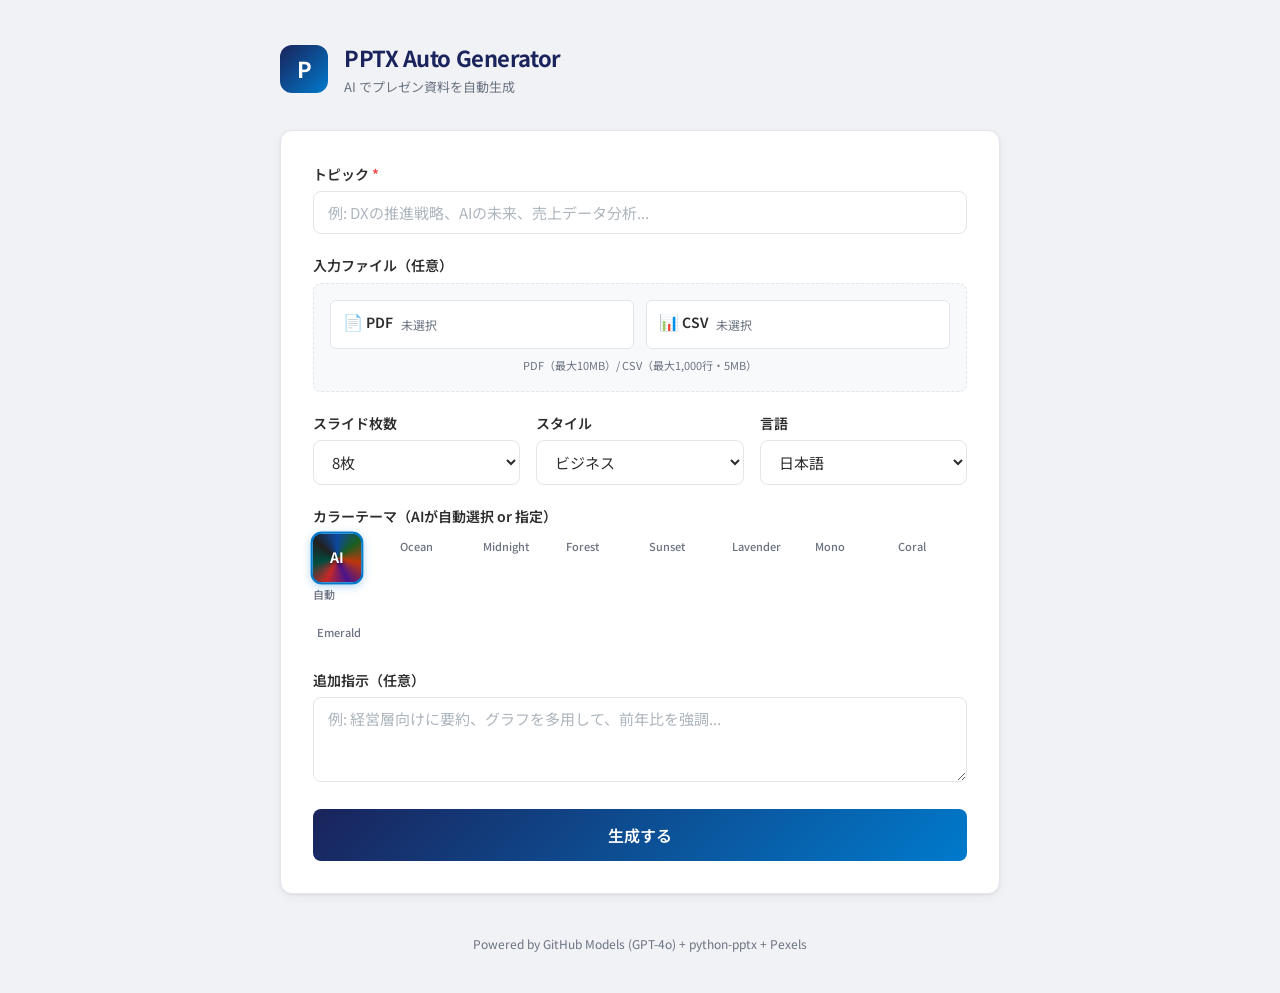
==== static/index.html @ 69b13f59 "Initial commit: AI-powered PPTX auto generator Made-with: Cursor" ====
<!DOCTYPE html>
<html lang="ja">
<head>
    <meta charset="UTF-8">
    <meta name="viewport" content="width=device-width, initial-scale=1.0">
    <title>PPTX Auto Generator</title>
    <link rel="stylesheet" href="/static/style.css">
    <link rel="preconnect" href="https://fonts.googleapis.com">
    <link href="https://fonts.googleapis.com/css2?family=Inter:wght@400;500;600;700&family=Noto+Sans+JP:wght@400;500;600;700&display=swap" rel="stylesheet">
</head>
<body>
    <div class="container">
        <header class="header">
            <div class="logo">
                <div class="logo-icon">P</div>
                <div>
                    <h1>PPTX Auto Generator</h1>
                    <p class="subtitle">AI でプレゼン資料を自動生成</p>
                </div>
            </div>
        </header>

        <main class="main">
            <form id="generateForm" class="form-card">
                <div class="form-group">
                    <label for="topic">トピック <span class="required">*</span></label>
                    <input
                        type="text"
                        id="topic"
                        name="topic"
                        placeholder="例: DXの推進戦略、AIの未来、売上データ分析..."
                        required
                        maxlength="500"
                    >
                </div>

                <div class="form-group">
                    <label>入力ファイル（任意）</label>
                    <div class="file-upload-area">
                        <div class="file-row">
                            <div class="file-input-wrap">
                                <label class="file-label" for="pdfFile">
                                    <span class="file-icon">📄</span> PDF
                                </label>
                                <input type="file" id="pdfFile" accept=".pdf" class="file-input">
                                <span id="pdfFileName" class="file-name">未選択</span>
                                <button type="button" class="file-clear" id="pdfClear" style="display:none">✕</button>
                            </div>
                            <div class="file-input-wrap">
                                <label class="file-label" for="csvFile">
                                    <span class="file-icon">📊</span> CSV
                                </label>
                                <input type="file" id="csvFile" accept=".csv" class="file-input">
                                <span id="csvFileName" class="file-name">未選択</span>
                                <button type="button" class="file-clear" id="csvClear" style="display:none">✕</button>
                            </div>
                        </div>
                        <div class="summary-option" id="summaryOptionWrap" style="display:none">
                            <label class="checkbox-wrap">
                                <input type="checkbox" id="includeSummary" checked>
                                <span class="checkbox-custom"></span>
                                <span class="checkbox-text">分析サマリーページを先頭に追加</span>
                                <span class="checkbox-hint">ファイルの内容を要約した一覧ページを自動生成します</span>
                            </label>
                        </div>
                        <p class="file-hint">PDF（最大10MB）/ CSV（最大1,000行・5MB）</p>
                    </div>
                </div>

                <div class="form-row">
                    <div class="form-group">
                        <label for="numSlides">スライド枚数</label>
                        <select id="numSlides" name="num_slides">
                            <option value="5">5枚</option>
                            <option value="8" selected>8枚</option>
                            <option value="10">10枚</option>
                            <option value="12">12枚</option>
                            <option value="15">15枚</option>
                            <option value="20">20枚</option>
                        </select>
                    </div>

                    <div class="form-group">
                        <label for="style">スタイル</label>
                        <select id="style" name="style">
                            <option value="business">ビジネス</option>
                            <option value="casual">カジュアル</option>
                            <option value="academic">アカデミック</option>
                        </select>
                    </div>

                    <div class="form-group">
                        <label for="language">言語</label>
                        <select id="language" name="language">
                            <option value="ja">日本語</option>
                            <option value="en">English</option>
                        </select>
                    </div>
                </div>

                <div class="form-group">
                    <label>カラーテーマ（AIが自動選択 or 指定）</label>
                    <div class="theme-grid">
                        <label class="theme-option">
                            <input type="radio" name="theme" value="auto" checked>
                            <span class="theme-swatch theme-auto">AI</span>
                            <span class="theme-label">自動</span>
                        </label>
                        <label class="theme-option">
                            <input type="radio" name="theme" value="ocean_blue">
                            <span class="theme-swatch" style="background:linear-gradient(135deg,#0D47A1,#29B6F6)"></span>
                            <span class="theme-label">Ocean</span>
                        </label>
                        <label class="theme-option">
                            <input type="radio" name="theme" value="midnight">
                            <span class="theme-swatch" style="background:linear-gradient(135deg,#1A1A2E,#E94D6B)"></span>
                            <span class="theme-label">Midnight</span>
                        </label>
                        <label class="theme-option">
                            <input type="radio" name="theme" value="forest">
                            <span class="theme-swatch" style="background:linear-gradient(135deg,#1B5E20,#66BB6A)"></span>
                            <span class="theme-label">Forest</span>
                        </label>
                        <label class="theme-option">
                            <input type="radio" name="theme" value="sunset">
                            <span class="theme-swatch" style="background:linear-gradient(135deg,#BF360C,#FF8F00)"></span>
                            <span class="theme-label">Sunset</span>
                        </label>
                        <label class="theme-option">
                            <input type="radio" name="theme" value="lavender">
                            <span class="theme-swatch" style="background:linear-gradient(135deg,#4A148C,#CE93D8)"></span>
                            <span class="theme-label">Lavender</span>
                        </label>
                        <label class="theme-option">
                            <input type="radio" name="theme" value="monochrome">
                            <span class="theme-swatch" style="background:linear-gradient(135deg,#212121,#757575)"></span>
                            <span class="theme-label">Mono</span>
                        </label>
                        <label class="theme-option">
                            <input type="radio" name="theme" value="coral">
                            <span class="theme-swatch" style="background:linear-gradient(135deg,#C62828,#FF7043)"></span>
                            <span class="theme-label">Coral</span>
                        </label>
                        <label class="theme-option">
                            <input type="radio" name="theme" value="emerald">
                            <span class="theme-swatch" style="background:linear-gradient(135deg,#004D40,#26A69A)"></span>
                            <span class="theme-label">Emerald</span>
                        </label>
                    </div>
                </div>

                <div class="form-group">
                    <label for="additionalInstructions">追加指示（任意）</label>
                    <textarea
                        id="additionalInstructions"
                        name="additional_instructions"
                        placeholder="例: 経営層向けに要約、グラフを多用して、前年比を強調..."
                        rows="3"
                        maxlength="2000"
                    ></textarea>
                </div>

                <button type="submit" id="submitBtn" class="btn-generate">
                    <span class="btn-text">生成する</span>
                    <span class="btn-loading" style="display:none;">
                        <span class="spinner"></span>
                        生成中...（20〜40秒かかります）
                    </span>
                </button>
            </form>

            <div id="statusMessage" class="status-message" style="display:none;"></div>
        </main>

        <footer class="footer">
            <p>Powered by GitHub Models (GPT-4o) + python-pptx + Pexels</p>
        </footer>
    </div>

    <script src="/static/script.js"></script>
</body>
</html>
---- static/style.css ----
*,
*::before,
*::after {
    margin: 0;
    padding: 0;
    box-sizing: border-box;
}

:root {
    --primary: #1a235b;
    --accent: #007acc;
    --accent-light: #4ea8e6;
    --bg: #f0f2f5;
    --card-bg: #ffffff;
    --text: #2d2d2d;
    --text-muted: #6b7280;
    --border: #e2e5ea;
    --success: #10b981;
    --error: #ef4444;
    --radius: 12px;
    --shadow: 0 1px 3px rgba(0, 0, 0, 0.06), 0 4px 12px rgba(0, 0, 0, 0.04);
}

body {
    font-family: "Noto Sans JP", "Inter", sans-serif;
    background: var(--bg);
    color: var(--text);
    min-height: 100vh;
    line-height: 1.6;
}

.container {
    max-width: 760px;
    margin: 0 auto;
    padding: 40px 20px;
    min-height: 100vh;
    display: flex;
    flex-direction: column;
}

.header {
    margin-bottom: 32px;
}

.logo {
    display: flex;
    align-items: center;
    gap: 16px;
}

.logo-icon {
    width: 48px;
    height: 48px;
    background: linear-gradient(135deg, var(--primary), var(--accent));
    border-radius: 12px;
    display: flex;
    align-items: center;
    justify-content: center;
    color: #fff;
    font-size: 22px;
    font-weight: 700;
    flex-shrink: 0;
}

.header h1 {
    font-size: 22px;
    font-weight: 700;
    color: var(--primary);
    letter-spacing: -0.02em;
}

.subtitle {
    font-size: 13px;
    color: var(--text-muted);
    margin-top: 2px;
}

.main {
    flex: 1;
}

.form-card {
    background: var(--card-bg);
    border-radius: var(--radius);
    padding: 32px;
    box-shadow: var(--shadow);
    border: 1px solid var(--border);
}

.form-group {
    margin-bottom: 20px;
}

.form-group label {
    display: block;
    font-size: 14px;
    font-weight: 600;
    color: var(--text);
    margin-bottom: 6px;
}

.required {
    color: var(--error);
}

.form-group input[type="text"],
.form-group select,
.form-group textarea {
    width: 100%;
    padding: 10px 14px;
    font-size: 15px;
    font-family: inherit;
    border: 1.5px solid var(--border);
    border-radius: 8px;
    background: #fff;
    color: var(--text);
    transition: border-color 0.2s, box-shadow 0.2s;
    outline: none;
}

.form-group input[type="text"]:focus,
.form-group select:focus,
.form-group textarea:focus {
    border-color: var(--accent);
    box-shadow: 0 0 0 3px rgba(0, 122, 204, 0.1);
}

.form-group input::placeholder,
.form-group textarea::placeholder {
    color: #adb5bd;
}

.form-group textarea {
    resize: vertical;
    min-height: 80px;
}

.form-row {
    display: grid;
    grid-template-columns: 1fr 1fr 1fr;
    gap: 16px;
}

/* Theme grid */
.theme-grid {
    display: grid;
    grid-template-columns: repeat(auto-fill, minmax(70px, 1fr));
    gap: 10px;
    margin-top: 4px;
}

.theme-option {
    display: flex;
    flex-direction: column;
    align-items: center;
    gap: 4px;
    cursor: pointer;
}

.theme-option input[type="radio"] {
    display: none;
}

.theme-swatch {
    width: 48px;
    height: 48px;
    border-radius: 10px;
    border: 2.5px solid transparent;
    transition: border-color 0.2s, transform 0.15s;
}

.theme-auto {
    background: conic-gradient(
        #0D47A1, #1B5E20, #BF360C, #4A148C,
        #C62828, #004D40, #212121, #0D47A1
    );
    display: flex;
    align-items: center;
    justify-content: center;
    color: #fff;
    font-size: 13px;
    font-weight: 700;
    text-shadow: 0 1px 3px rgba(0,0,0,0.5);
}

.theme-option input[type="radio"]:checked + .theme-swatch {
    border-color: var(--accent);
    transform: scale(1.1);
    box-shadow: 0 2px 8px rgba(0, 122, 204, 0.3);
}

.theme-label {
    font-size: 11px;
    color: var(--text-muted);
    font-weight: 500;
}

.btn-generate {
    display: flex;
    align-items: center;
    justify-content: center;
    width: 100%;
    padding: 14px 24px;
    font-size: 16px;
    font-weight: 600;
    font-family: inherit;
    color: #fff;
    background: linear-gradient(135deg, var(--primary), var(--accent));
    border: none;
    border-radius: 8px;
    cursor: pointer;
    transition: opacity 0.2s, transform 0.1s;
    margin-top: 8px;
}

.btn-generate:hover:not(:disabled) {
    opacity: 0.92;
    transform: translateY(-1px);
}

.btn-generate:active:not(:disabled) {
    transform: translateY(0);
}

.btn-generate:disabled {
    opacity: 0.6;
    cursor: not-allowed;
}

.spinner {
    display: inline-block;
    width: 18px;
    height: 18px;
    border: 2.5px solid rgba(255, 255, 255, 0.3);
    border-top-color: #fff;
    border-radius: 50%;
    animation: spin 0.7s linear infinite;
    margin-right: 8px;
    vertical-align: middle;
}

@keyframes spin {
    to { transform: rotate(360deg); }
}

.btn-loading {
    display: flex;
    align-items: center;
    justify-content: center;
}

.status-message {
    margin-top: 16px;
    padding: 14px 18px;
    border-radius: 8px;
    font-size: 14px;
    font-weight: 500;
    text-align: center;
}

.status-message.success {
    background: #ecfdf5;
    color: #065f46;
    border: 1px solid #a7f3d0;
}

.status-message.error {
    background: #fef2f2;
    color: #991b1b;
    border: 1px solid #fecaca;
}

.status-message.info {
    background: #eff6ff;
    color: #1e40af;
    border: 1px solid #bfdbfe;
}

/* File upload */
.file-upload-area {
    background: #f8f9fb;
    border: 1.5px dashed var(--border);
    border-radius: 8px;
    padding: 16px;
}

.file-row {
    display: grid;
    grid-template-columns: 1fr 1fr;
    gap: 12px;
}

.file-input-wrap {
    display: flex;
    align-items: center;
    gap: 8px;
    background: #fff;
    border: 1px solid var(--border);
    border-radius: 6px;
    padding: 8px 12px;
}

.file-label {
    display: inline-flex;
    align-items: center;
    gap: 4px;
    font-size: 13px;
    font-weight: 600;
    color: var(--accent);
    cursor: pointer;
    white-space: nowrap;
    flex-shrink: 0;
}

.file-icon {
    font-size: 16px;
}

.file-input {
    display: none;
}

.file-name {
    font-size: 12px;
    color: var(--text-muted);
    overflow: hidden;
    text-overflow: ellipsis;
    white-space: nowrap;
    flex: 1;
    min-width: 0;
}

.file-clear {
    background: none;
    border: none;
    color: var(--error);
    cursor: pointer;
    font-size: 14px;
    padding: 0 2px;
    flex-shrink: 0;
    line-height: 1;
}

.file-hint {
    font-size: 11px;
    color: var(--text-muted);
    margin-top: 8px;
    text-align: center;
}

/* Summary checkbox */
.summary-option {
    margin-top: 12px;
    padding: 10px 14px;
    background: #eef6ff;
    border: 1px solid #c5ddf8;
    border-radius: 8px;
    animation: fadeIn 0.3s ease;
}

@keyframes fadeIn {
    from { opacity: 0; transform: translateY(-4px); }
    to { opacity: 1; transform: translateY(0); }
}

.checkbox-wrap {
    display: flex;
    align-items: flex-start;
    gap: 10px;
    cursor: pointer;
    flex-wrap: wrap;
}

.checkbox-wrap input[type="checkbox"] {
    display: none;
}

.checkbox-custom {
    width: 20px;
    height: 20px;
    border: 2px solid var(--accent);
    border-radius: 4px;
    flex-shrink: 0;
    position: relative;
    transition: background 0.2s, border-color 0.2s;
    margin-top: 1px;
}

.checkbox-wrap input[type="checkbox"]:checked + .checkbox-custom {
    background: var(--accent);
    border-color: var(--accent);
}

.checkbox-wrap input[type="checkbox"]:checked + .checkbox-custom::after {
    content: "";
    position: absolute;
    left: 5px;
    top: 1px;
    width: 6px;
    height: 11px;
    border: solid #fff;
    border-width: 0 2.5px 2.5px 0;
    transform: rotate(45deg);
}

.checkbox-text {
    font-size: 14px;
    font-weight: 600;
    color: var(--text);
    line-height: 1.4;
}

.checkbox-hint {
    width: 100%;
    font-size: 11px;
    color: var(--text-muted);
    padding-left: 30px;
    margin-top: -2px;
}

.footer {
    margin-top: 40px;
    text-align: center;
    font-size: 12px;
    color: var(--text-muted);
}

@media (max-width: 600px) {
    .form-row {
        grid-template-columns: 1fr;
    }
    .theme-grid {
        grid-template-columns: repeat(5, 1fr);
    }
    .file-row {
        grid-template-columns: 1fr;
    }
}
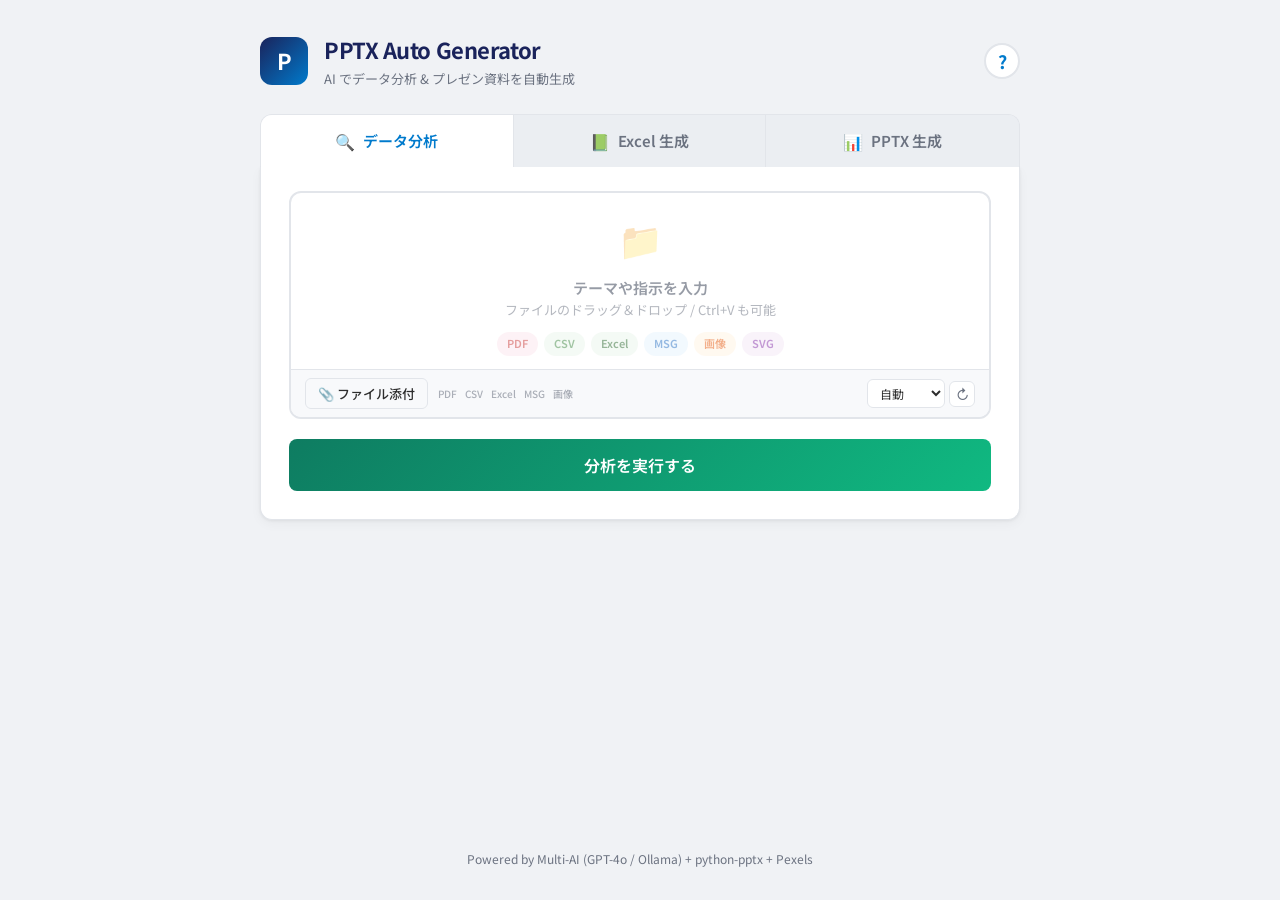
==== commit 040615e8: "v4.0: multi-model selection, Excel output, unified input, enhanced file support - Multi-AI model: dy" ====
--- a/static/index.html
+++ b/static/index.html
@@ -15,165 +15,357 @@
                 <div class="logo-icon">P</div>
                 <div>
                     <h1>PPTX Auto Generator</h1>
-                    <p class="subtitle">AI でプレゼン資料を自動生成</p>
+                    <p class="subtitle">AI でデータ分析 &amp; プレゼン資料を自動生成</p>
                 </div>
             </div>
+            <button type="button" class="help-btn" id="helpBtn" title="ヘルプ">?</button>
         </header>
 
+        <!-- ヘルプモーダル -->
+        <div class="help-overlay" id="helpOverlay">
+            <div class="help-modal">
+                <div class="help-header">
+                    <h2>ヘルプ &amp; 仕様</h2>
+                    <button type="button" class="help-close" id="helpClose">✕</button>
+                </div>
+                <div class="help-body">
+                    <section class="help-section">
+                        <h3>■ アプリ概要</h3>
+                        <p>複数の AI モデル（GPT-4o / Ollama 等）を切り替えて、テキスト質問への回答・ファイル分析・PPTX 自動生成を行うツールです。</p>
+                    </section>
+
+                    <section class="help-section">
+                        <h3>■ 3つのモード</h3>
+                        <div class="help-table">
+                            <div class="help-row help-row-head">
+                                <span>モード</span><span>機能</span><span>入力</span>
+                            </div>
+                            <div class="help-row">
+                                <span>🔍 データ分析</span>
+                                <span>AI による分析・要約・質問回答をテキスト出力</span>
+                                <span>テキスト / ファイル / 両方</span>
+                            </div>
+                            <div class="help-row">
+                                <span>📗 Excel 生成</span>
+                                <span>AI がレポート構成を作成し Excel をダウンロード</span>
+                                <span>テキスト必須 / ファイル任意</span>
+                            </div>
+                            <div class="help-row">
+                                <span>📊 PPTX 生成</span>
+                                <span>AI がスライド構成を作成し PPTX をダウンロード</span>
+                                <span>テキスト必須 / ファイル任意</span>
+                            </div>
+                        </div>
+                    </section>
+
+                    <section class="help-section">
+                        <h3>■ 対応ファイル形式</h3>
+                        <div class="help-table">
+                            <div class="help-row help-row-head">
+                                <span>種別</span><span>拡張子</span><span>制限</span>
+                            </div>
+                            <div class="help-row">
+                                <span>PDF</span><span>.pdf</span><span>最大 10MB</span>
+                            </div>
+                            <div class="help-row">
+                                <span>CSV</span><span>.csv</span><span>最大 5MB / 1,000行</span>
+                            </div>
+                            <div class="help-row">
+                                <span>Excel</span><span>.xlsx .xls</span><span>最大 20MB / 1,000行</span>
+                            </div>
+                            <div class="help-row">
+                                <span>メール</span><span>.msg</span><span>最大 50MB</span>
+                            </div>
+                            <div class="help-row">
+                                <span>画像</span><span>.jpg .png .bmp .tiff .webp .gif .ico .heic</span><span>最大 20MB / AI Vision分析</span>
+                            </div>
+                            <div class="help-row">
+                                <span>SVG</span><span>.svg</span><span>テキストとして解析</span>
+                            </div>
+                        </div>
+                    </section>
+
+                    <section class="help-section">
+                        <h3>■ 入力方法</h3>
+                        <ul class="help-list">
+                            <li><strong>テキスト入力</strong> — 入力エリアに直接テーマ・質問・指示を入力</li>
+                            <li><strong>ファイル添付ボタン</strong> — ツールバーの「📎 ファイル添付」をクリック</li>
+                            <li><strong>ドラッグ＆ドロップ</strong> — 入力エリアにファイルをドラッグ</li>
+                            <li><strong>クリップボードペースト</strong> — Ctrl+V で画像を貼り付け</li>
+                            <li><strong>複数ファイル</strong> — 一度に複数のファイルを追加可能</li>
+                        </ul>
+                    </section>
+
+                    <section class="help-section">
+                        <h3>■ データ分析モードの使い方</h3>
+                        <ul class="help-list">
+                            <li>テキストだけで AI に質問・相談が可能</li>
+                            <li>ファイルを添付して「要約して」「100文字で」等の指示が可能</li>
+                            <li>文字数・形式を指定すればその通りに回答</li>
+                            <li>指示なしでファイルのみ添付すると包括的な分析レポートを生成</li>
+                        </ul>
+                    </section>
+
+                    <section class="help-section">
+                        <h3>■ Excel 生成モードの使い方</h3>
+                        <ul class="help-list">
+                            <li>トピック（テーマ）の入力が必須</li>
+                            <li>AI が複数シート構成のレポートを自動生成</li>
+                            <li>KPI、データテーブル、チャート（棒・折れ線・円）を含むレポート</li>
+                            <li>CSV/Excel を添付すると実データに基づいた表・グラフを生成</li>
+                            <li>5種類のカラーテーマを AI が自動選択</li>
+                        </ul>
+                    </section>
+
+                    <section class="help-section">
+                        <h3>■ PPTX 生成モードの使い方</h3>
+                        <ul class="help-list">
+                            <li>トピック（テーマ）の入力が必須</li>
+                            <li>スライド枚数（5〜20枚）、スタイル、言語を選択</li>
+                            <li>カラーテーマは AI 自動選択 or 9種類から手動指定</li>
+                            <li>CSV/Excel を添付するとデータに基づいたチャートを自動生成</li>
+                            <li>ファイル添付時「分析サマリーページを先頭に追加」オプションあり</li>
+                            <li>追加指示で「経営層向け」「グラフ多め」等の細かい調整が可能</li>
+                        </ul>
+                    </section>
+
+                    <section class="help-section">
+                        <h3>■ PPTX の機能</h3>
+                        <ul class="help-list">
+                            <li>8種類のレイアウト（タイトル、コンテンツ、2カラム、画像、チャート、統計等）</li>
+                            <li>8種類のカラーテーマ + AI 自動選択</li>
+                            <li>動的チャート生成（棒・折れ線・円・ドーナツ）</li>
+                            <li>Pexels API による関連画像の自動挿入</li>
+                            <li>スピーカーノート付き</li>
+                        </ul>
+                    </section>
+
+                    <section class="help-section">
+                        <h3>■ AI モデル選択</h3>
+                        <ul class="help-list">
+                            <li><strong>自動</strong> — 利用可能な最適モデルを自動選択（既定: GPT-4o）</li>
+                            <li>入力エリア下部のセレクターでモデルを切り替え可能</li>
+                            <li>API キーが未設定のモデルはグレーアウト表示</li>
+                            <li>Ollama がローカルで起動中の場合、インストール済みモデルを自動検出</li>
+                            <li>↻ ボタンで Ollama モデルを再検出</li>
+                        </ul>
+                    </section>
+
+                </div>
+            </div>
+        </div>
+
         <main class="main">
-            <form id="generateForm" class="form-card">
-                <div class="form-group">
-                    <label for="topic">トピック <span class="required">*</span></label>
-                    <input
-                        type="text"
-                        id="topic"
-                        name="topic"
-                        placeholder="例: DXの推進戦略、AIの未来、売上データ分析..."
-                        required
-                        maxlength="500"
-                    >
-                </div>
-
-                <div class="form-group">
-                    <label>入力ファイル（任意）</label>
-                    <div class="file-upload-area">
-                        <div class="file-row">
-                            <div class="file-input-wrap">
-                                <label class="file-label" for="pdfFile">
-                                    <span class="file-icon">📄</span> PDF
-                                </label>
-                                <input type="file" id="pdfFile" accept=".pdf" class="file-input">
-                                <span id="pdfFileName" class="file-name">未選択</span>
-                                <button type="button" class="file-clear" id="pdfClear" style="display:none">✕</button>
-                            </div>
-                            <div class="file-input-wrap">
-                                <label class="file-label" for="csvFile">
-                                    <span class="file-icon">📊</span> CSV
-                                </label>
-                                <input type="file" id="csvFile" accept=".csv" class="file-input">
-                                <span id="csvFileName" class="file-name">未選択</span>
-                                <button type="button" class="file-clear" id="csvClear" style="display:none">✕</button>
-                            </div>
-                        </div>
-                        <div class="summary-option" id="summaryOptionWrap" style="display:none">
-                            <label class="checkbox-wrap">
-                                <input type="checkbox" id="includeSummary" checked>
-                                <span class="checkbox-custom"></span>
-                                <span class="checkbox-text">分析サマリーページを先頭に追加</span>
-                                <span class="checkbox-hint">ファイルの内容を要約した一覧ページを自動生成します</span>
-                            </label>
-                        </div>
-                        <p class="file-hint">PDF（最大10MB）/ CSV（最大1,000行・5MB）</p>
-                    </div>
-                </div>
-
-                <div class="form-row">
+            <!-- モード切替タブ -->
+            <div class="mode-tabs">
+                <button class="mode-tab active" data-mode="analyze">
+                    <span class="tab-icon">🔍</span> データ分析
+                </button>
+                <button class="mode-tab" data-mode="excel">
+                    <span class="tab-icon">📗</span> Excel 生成
+                </button>
+                <button class="mode-tab" data-mode="pptx">
+                    <span class="tab-icon">📊</span> PPTX 生成
+                </button>
+            </div>
+
+            <form id="mainForm" class="form-card">
+                <!-- 統合入力エリア -->
+                <div class="unified-input" id="unifiedInput">
+                    <textarea id="topic" name="topic" rows="5" maxlength="5000"></textarea>
+                    <div class="unified-placeholder" id="unifiedPlaceholder">
+                        <div class="uph-icon">📁</div>
+                        <p class="uph-main">テーマや指示を入力</p>
+                        <p class="uph-sub">ファイルのドラッグ＆ドロップ / Ctrl+V も可能</p>
+                        <div class="uph-formats">
+                            <span class="fmt-tag fmt-pdf">PDF</span>
+                            <span class="fmt-tag fmt-csv">CSV</span>
+                            <span class="fmt-tag fmt-excel">Excel</span>
+                            <span class="fmt-tag fmt-msg">MSG</span>
+                            <span class="fmt-tag fmt-img">画像</span>
+                            <span class="fmt-tag fmt-svg">SVG</span>
+                        </div>
+                    </div>
+                    <input type="file" id="fileInput" multiple
+                        accept=".pdf,.csv,.xlsx,.xls,.msg,.jpg,.jpeg,.png,.bmp,.tiff,.tif,.webp,.gif,.ico,.heic,.heif,.svg"
+                        class="file-input-hidden">
+                    <div id="fileList" class="file-chips"></div>
+                    <div class="input-toolbar">
+                        <button type="button" class="attach-btn" id="attachBtn">📎 ファイル添付</button>
+                        <div class="toolbar-formats">
+                            <span>PDF</span><span>CSV</span><span>Excel</span><span>MSG</span><span>画像</span>
+                        </div>
+                        <div class="model-selector-wrap">
+                            <select id="modelSelect" class="model-select" title="AIモデル選択">
+                                <option value="auto">自動</option>
+                            </select>
+                            <button type="button" class="model-refresh" id="modelRefresh" title="モデル再検出">↻</button>
+                        </div>
+                    </div>
+                </div>
+
+                <!-- サマリートグル（PPTX モードでファイルありの時のみ） -->
+                <div class="summary-toggle" id="summaryToggle" style="display:none">
+                    <label class="toggle-label">
+                        <input type="checkbox" id="includeSummary" checked>
+                        <span class="toggle-switch"></span>
+                        <span class="toggle-content">
+                            <span class="toggle-title">📋 分析サマリーページを先頭に追加</span>
+                            <span class="toggle-desc">添付ファイルの内容を要約した一覧ページをスライド先頭に自動挿入します</span>
+                        </span>
+                    </label>
+                </div>
+
+                <!-- Excel モード専用オプション -->
+                <div id="excelOptions" style="display:none">
+                    <div class="form-row">
+                        <div class="form-group">
+                            <label for="excelStyle">スタイル</label>
+                            <select id="excelStyle">
+                                <option value="business">ビジネス</option>
+                                <option value="casual">カジュアル</option>
+                                <option value="academic">アカデミック</option>
+                            </select>
+                        </div>
+                        <div class="form-group">
+                            <label for="excelLanguage">言語</label>
+                            <select id="excelLanguage">
+                                <option value="ja">日本語</option>
+                                <option value="en">English</option>
+                            </select>
+                        </div>
+                    </div>
+
                     <div class="form-group">
-                        <label for="numSlides">スライド枚数</label>
-                        <select id="numSlides" name="num_slides">
-                            <option value="5">5枚</option>
-                            <option value="8" selected>8枚</option>
-                            <option value="10">10枚</option>
-                            <option value="12">12枚</option>
-                            <option value="15">15枚</option>
-                            <option value="20">20枚</option>
-                        </select>
+                        <label for="excelInstructions">追加指示（任意）</label>
+                        <textarea
+                            id="excelInstructions"
+                            placeholder="例: 月別集計表を作って、グラフ多めに、KPIシートを追加..."
+                            rows="3"
+                            maxlength="2000"
+                        ></textarea>
+                    </div>
+                </div>
+
+                <!-- PPTX モード専用オプション -->
+                <div id="pptxOptions" style="display:none">
+                    <div class="form-row">
+                        <div class="form-group">
+                            <label for="numSlides">スライド枚数</label>
+                            <select id="numSlides" name="num_slides">
+                                <option value="5">5枚</option>
+                                <option value="8" selected>8枚</option>
+                                <option value="10">10枚</option>
+                                <option value="12">12枚</option>
+                                <option value="15">15枚</option>
+                                <option value="20">20枚</option>
+                            </select>
+                        </div>
+                        <div class="form-group">
+                            <label for="style">スタイル</label>
+                            <select id="style" name="style">
+                                <option value="business">ビジネス</option>
+                                <option value="casual">カジュアル</option>
+                                <option value="academic">アカデミック</option>
+                            </select>
+                        </div>
+                        <div class="form-group">
+                            <label for="language">言語</label>
+                            <select id="language" name="language">
+                                <option value="ja">日本語</option>
+                                <option value="en">English</option>
+                            </select>
+                        </div>
                     </div>
 
                     <div class="form-group">
-                        <label for="style">スタイル</label>
-                        <select id="style" name="style">
-                            <option value="business">ビジネス</option>
-                            <option value="casual">カジュアル</option>
-                            <option value="academic">アカデミック</option>
-                        </select>
+                        <label>カラーテーマ（AIが自動選択 or 指定）</label>
+                        <div class="theme-grid">
+                            <label class="theme-option">
+                                <input type="radio" name="theme" value="auto" checked>
+                                <span class="theme-swatch theme-auto">AI</span>
+                                <span class="theme-label">自動</span>
+                            </label>
+                            <label class="theme-option">
+                                <input type="radio" name="theme" value="ocean_blue">
+                                <span class="theme-swatch" style="background:linear-gradient(135deg,#0D47A1,#29B6F6)"></span>
+                                <span class="theme-label">Ocean</span>
+                            </label>
+                            <label class="theme-option">
+                                <input type="radio" name="theme" value="midnight">
+                                <span class="theme-swatch" style="background:linear-gradient(135deg,#1A1A2E,#E94D6B)"></span>
+                                <span class="theme-label">Midnight</span>
+                            </label>
+                            <label class="theme-option">
+                                <input type="radio" name="theme" value="forest">
+                                <span class="theme-swatch" style="background:linear-gradient(135deg,#1B5E20,#66BB6A)"></span>
+                                <span class="theme-label">Forest</span>
+                            </label>
+                            <label class="theme-option">
+                                <input type="radio" name="theme" value="sunset">
+                                <span class="theme-swatch" style="background:linear-gradient(135deg,#BF360C,#FF8F00)"></span>
+                                <span class="theme-label">Sunset</span>
+                            </label>
+                            <label class="theme-option">
+                                <input type="radio" name="theme" value="lavender">
+                                <span class="theme-swatch" style="background:linear-gradient(135deg,#4A148C,#CE93D8)"></span>
+                                <span class="theme-label">Lavender</span>
+                            </label>
+                            <label class="theme-option">
+                                <input type="radio" name="theme" value="monochrome">
+                                <span class="theme-swatch" style="background:linear-gradient(135deg,#212121,#757575)"></span>
+                                <span class="theme-label">Mono</span>
+                            </label>
+                            <label class="theme-option">
+                                <input type="radio" name="theme" value="coral">
+                                <span class="theme-swatch" style="background:linear-gradient(135deg,#C62828,#FF7043)"></span>
+                                <span class="theme-label">Coral</span>
+                            </label>
+                            <label class="theme-option">
+                                <input type="radio" name="theme" value="emerald">
+                                <span class="theme-swatch" style="background:linear-gradient(135deg,#004D40,#26A69A)"></span>
+                                <span class="theme-label">Emerald</span>
+                            </label>
+                        </div>
                     </div>
 
                     <div class="form-group">
-                        <label for="language">言語</label>
-                        <select id="language" name="language">
-                            <option value="ja">日本語</option>
-                            <option value="en">English</option>
-                        </select>
-                    </div>
-                </div>
-
-                <div class="form-group">
-                    <label>カラーテーマ（AIが自動選択 or 指定）</label>
-                    <div class="theme-grid">
-                        <label class="theme-option">
-                            <input type="radio" name="theme" value="auto" checked>
-                            <span class="theme-swatch theme-auto">AI</span>
-                            <span class="theme-label">自動</span>
-                        </label>
-                        <label class="theme-option">
-                            <input type="radio" name="theme" value="ocean_blue">
-                            <span class="theme-swatch" style="background:linear-gradient(135deg,#0D47A1,#29B6F6)"></span>
-                            <span class="theme-label">Ocean</span>
-                        </label>
-                        <label class="theme-option">
-                            <input type="radio" name="theme" value="midnight">
-                            <span class="theme-swatch" style="background:linear-gradient(135deg,#1A1A2E,#E94D6B)"></span>
-                            <span class="theme-label">Midnight</span>
-                        </label>
-                        <label class="theme-option">
-                            <input type="radio" name="theme" value="forest">
-                            <span class="theme-swatch" style="background:linear-gradient(135deg,#1B5E20,#66BB6A)"></span>
-                            <span class="theme-label">Forest</span>
-                        </label>
-                        <label class="theme-option">
-                            <input type="radio" name="theme" value="sunset">
-                            <span class="theme-swatch" style="background:linear-gradient(135deg,#BF360C,#FF8F00)"></span>
-                            <span class="theme-label">Sunset</span>
-                        </label>
-                        <label class="theme-option">
-                            <input type="radio" name="theme" value="lavender">
-                            <span class="theme-swatch" style="background:linear-gradient(135deg,#4A148C,#CE93D8)"></span>
-                            <span class="theme-label">Lavender</span>
-                        </label>
-                        <label class="theme-option">
-                            <input type="radio" name="theme" value="monochrome">
-                            <span class="theme-swatch" style="background:linear-gradient(135deg,#212121,#757575)"></span>
-                            <span class="theme-label">Mono</span>
-                        </label>
-                        <label class="theme-option">
-                            <input type="radio" name="theme" value="coral">
-                            <span class="theme-swatch" style="background:linear-gradient(135deg,#C62828,#FF7043)"></span>
-                            <span class="theme-label">Coral</span>
-                        </label>
-                        <label class="theme-option">
-                            <input type="radio" name="theme" value="emerald">
-                            <span class="theme-swatch" style="background:linear-gradient(135deg,#004D40,#26A69A)"></span>
-                            <span class="theme-label">Emerald</span>
-                        </label>
-                    </div>
-                </div>
-
-                <div class="form-group">
-                    <label for="additionalInstructions">追加指示（任意）</label>
-                    <textarea
-                        id="additionalInstructions"
-                        name="additional_instructions"
-                        placeholder="例: 経営層向けに要約、グラフを多用して、前年比を強調..."
-                        rows="3"
-                        maxlength="2000"
-                    ></textarea>
-                </div>
-
-                <button type="submit" id="submitBtn" class="btn-generate">
-                    <span class="btn-text">生成する</span>
+                        <label for="additionalInstructions">追加指示（任意）</label>
+                        <textarea
+                            id="additionalInstructions"
+                            name="additional_instructions"
+                            placeholder="例: 経営層向けに要約、グラフを多用して、前年比を強調..."
+                            rows="3"
+                            maxlength="2000"
+                        ></textarea>
+                    </div>
+                </div>
+
+                <!-- 実行ボタン -->
+                <button type="submit" id="submitBtn" class="btn-generate analyze-mode">
+                    <span class="btn-text" id="btnLabel">分析を実行する</span>
                     <span class="btn-loading" style="display:none;">
                         <span class="spinner"></span>
-                        生成中...（20〜40秒かかります）
+                        <span id="loadingLabel">AI が分析中...</span>
                     </span>
                 </button>
             </form>
 
+            <!-- ステータスメッセージ -->
             <div id="statusMessage" class="status-message" style="display:none;"></div>
+
+            <!-- 分析結果表示エリア -->
+            <div id="analysisResult" class="analysis-result" style="display:none;">
+                <div class="analysis-header">
+                    <h2>📋 分析レポート</h2>
+                    <button type="button" id="copyBtn" class="btn-copy" title="コピー">コピー</button>
+                </div>
+                <pre id="analysisText" class="analysis-text"></pre>
+            </div>
         </main>
 
         <footer class="footer">
-            <p>Powered by GitHub Models (GPT-4o) + python-pptx + Pexels</p>
+            <p>Powered by Multi-AI (GPT-4o / Ollama) + python-pptx + Pexels</p>
         </footer>
     </div>
 
--- a/static/style.css
+++ b/static/style.css
@@ -30,17 +30,15 @@
 }
 
 .container {
-    max-width: 760px;
+    max-width: 800px;
     margin: 0 auto;
-    padding: 40px 20px;
+    padding: 32px 20px;
     min-height: 100vh;
     display: flex;
     flex-direction: column;
 }
 
-.header {
-    margin-bottom: 32px;
-}
+.header { margin-bottom: 24px; }
 
 .logo {
     display: flex;
@@ -75,21 +73,51 @@
     margin-top: 2px;
 }
 
-.main {
-    flex: 1;
-}
-
+.main { flex: 1; }
+
+/* ===== モード切替タブ ===== */
+.mode-tabs {
+    display: grid;
+    grid-template-columns: 1fr 1fr 1fr;
+    margin-bottom: 0;
+    border-radius: var(--radius) var(--radius) 0 0;
+    overflow: hidden;
+    border: 1px solid var(--border);
+    border-bottom: none;
+}
+
+.mode-tab {
+    padding: 14px 20px;
+    font-size: 15px;
+    font-weight: 600;
+    font-family: inherit;
+    border: none;
+    cursor: pointer;
+    display: flex;
+    align-items: center;
+    justify-content: center;
+    gap: 8px;
+    transition: all 0.2s;
+    background: #ebeef2;
+    color: var(--text-muted);
+}
+
+.mode-tab:not(:last-child) { border-right: 1px solid var(--border); }
+.mode-tab.active { background: var(--card-bg); color: var(--accent); }
+.mode-tab:hover:not(.active) { background: #e2e5ea; }
+.tab-icon { font-size: 16px; }
+
+/* ===== フォームカード ===== */
 .form-card {
     background: var(--card-bg);
-    border-radius: var(--radius);
-    padding: 32px;
+    border-radius: 0 0 var(--radius) var(--radius);
+    padding: 24px 28px 28px;
     box-shadow: var(--shadow);
     border: 1px solid var(--border);
-}
-
-.form-group {
-    margin-bottom: 20px;
-}
+    border-top: none;
+}
+
+.form-group { margin-bottom: 20px; }
 
 .form-group label {
     display: block;
@@ -99,9 +127,7 @@
     margin-bottom: 6px;
 }
 
-.required {
-    color: var(--error);
-}
+.required { color: var(--error); }
 
 .form-group input[type="text"],
 .form-group select,
@@ -126,9 +152,7 @@
 }
 
 .form-group input::placeholder,
-.form-group textarea::placeholder {
-    color: #adb5bd;
-}
+.form-group textarea::placeholder { color: #adb5bd; }
 
 .form-group textarea {
     resize: vertical;
@@ -141,11 +165,268 @@
     gap: 16px;
 }
 
-/* Theme grid */
+/* ===== 統合入力エリア ===== */
+.unified-input {
+    position: relative;
+    border: 2px solid var(--border);
+    border-radius: 12px;
+    background: #fff;
+    transition: border-color 0.3s, box-shadow 0.3s;
+    margin-bottom: 20px;
+    overflow: hidden;
+}
+
+.unified-input:focus-within {
+    border-color: var(--accent);
+    box-shadow: 0 0 0 3px rgba(0, 122, 204, 0.08);
+}
+
+.unified-input.drag-over {
+    border-color: var(--accent);
+    background: #eef4ff;
+    border-style: solid;
+}
+
+.unified-input textarea {
+    width: 100%;
+    border: none;
+    outline: none;
+    background: transparent;
+    resize: none;
+    padding: 20px 20px 12px;
+    font-size: 15px;
+    font-family: inherit;
+    line-height: 1.7;
+    min-height: 130px;
+    position: relative;
+    z-index: 2;
+    color: var(--text);
+}
+
+/* --- プレースホルダーオーバーレイ --- */
+.unified-placeholder {
+    position: absolute;
+    top: 0;
+    left: 0;
+    right: 0;
+    bottom: 0;
+    display: flex;
+    flex-direction: column;
+    align-items: center;
+    justify-content: center;
+    pointer-events: none;
+    z-index: 1;
+    padding-bottom: 44px;
+    transition: opacity 0.3s;
+}
+
+.unified-placeholder.hidden { opacity: 0; }
+
+.uph-icon {
+    font-size: 36px;
+    margin-bottom: 8px;
+    opacity: 0.35;
+}
+
+.uph-main {
+    font-size: 15px;
+    font-weight: 600;
+    color: var(--text-muted);
+    opacity: 0.7;
+}
+
+.uph-sub {
+    font-size: 13px;
+    color: var(--text-muted);
+    opacity: 0.5;
+    margin-bottom: 12px;
+}
+
+.uph-formats {
+    display: flex;
+    gap: 6px;
+    flex-wrap: wrap;
+    justify-content: center;
+    opacity: 0.45;
+}
+
+.file-input-hidden { display: none; }
+
+/* --- ファイルチップ --- */
+.file-chips {
+    padding: 0 16px 10px;
+    display: flex;
+    flex-wrap: wrap;
+    gap: 6px;
+}
+
+.file-chip {
+    display: inline-flex;
+    align-items: center;
+    gap: 6px;
+    padding: 5px 10px;
+    background: #f0f2f5;
+    border: 1px solid var(--border);
+    border-radius: 20px;
+    font-size: 13px;
+    animation: fadeSlide 0.2s ease;
+}
+
+.file-chip-icon { font-size: 14px; }
+
+.file-chip-name {
+    max-width: 160px;
+    overflow: hidden;
+    text-overflow: ellipsis;
+    white-space: nowrap;
+    font-weight: 500;
+    color: var(--text);
+}
+
+.file-chip-size {
+    font-size: 11px;
+    color: var(--text-muted);
+}
+
+.file-chip-remove {
+    background: none;
+    border: none;
+    color: var(--text-muted);
+    cursor: pointer;
+    font-size: 14px;
+    padding: 0 2px;
+    line-height: 1;
+    transition: color 0.2s;
+}
+
+.file-chip-remove:hover { color: var(--error); }
+
+/* --- ツールバー --- */
+.input-toolbar {
+    display: flex;
+    align-items: center;
+    gap: 10px;
+    padding: 8px 14px;
+    border-top: 1px solid var(--border);
+    background: #f8f9fb;
+}
+
+.attach-btn {
+    padding: 5px 12px;
+    font-size: 13px;
+    font-weight: 500;
+    font-family: inherit;
+    background: none;
+    border: 1px solid var(--border);
+    border-radius: 6px;
+    cursor: pointer;
+    color: var(--text);
+    transition: all 0.2s;
+    white-space: nowrap;
+}
+
+.attach-btn:hover {
+    background: #e8edf3;
+    border-color: var(--accent-light);
+    color: var(--accent);
+}
+
+.toolbar-formats {
+    display: flex;
+    gap: 8px;
+    flex: 1;
+}
+
+.toolbar-formats span {
+    font-size: 10px;
+    color: var(--text-muted);
+    opacity: 0.55;
+    font-weight: 500;
+}
+
+/* --- モデルセレクター --- */
+.model-selector-wrap {
+    display: flex;
+    align-items: center;
+    gap: 4px;
+    margin-left: auto;
+}
+
+.model-select {
+    padding: 4px 24px 4px 8px;
+    font-size: 12px;
+    font-family: inherit;
+    border: 1px solid var(--border);
+    border-radius: 6px;
+    background: #fff;
+    color: var(--text);
+    cursor: pointer;
+    outline: none;
+    max-width: 200px;
+    white-space: nowrap;
+}
+
+.model-select:focus {
+    border-color: var(--accent);
+    box-shadow: 0 0 0 2px rgba(0, 122, 204, 0.08);
+}
+
+.model-select option:disabled {
+    color: #bbb;
+    background: #f5f5f5;
+}
+
+.model-refresh {
+    width: 26px;
+    height: 26px;
+    border: 1px solid var(--border);
+    border-radius: 6px;
+    background: #fff;
+    color: var(--text-muted);
+    font-size: 14px;
+    cursor: pointer;
+    display: flex;
+    align-items: center;
+    justify-content: center;
+    transition: all 0.2s;
+    flex-shrink: 0;
+    padding: 0;
+    font-family: inherit;
+}
+
+.model-refresh:hover {
+    color: var(--accent);
+    border-color: var(--accent-light);
+    background: #eef4ff;
+}
+
+.model-refresh.spinning {
+    animation: spin 0.6s linear infinite;
+}
+
+/* --- フォーマットタグ（共通） --- */
+.fmt-tag {
+    display: inline-block;
+    padding: 3px 10px;
+    font-size: 11px;
+    font-weight: 600;
+    border-radius: 12px;
+    background: #e8edf3;
+    color: var(--text-muted);
+}
+
+.fmt-pdf { background: #fce4ec; color: #c62828; }
+.fmt-csv { background: #e8f5e9; color: #2e7d32; }
+.fmt-excel { background: #e8f5e9; color: #1b5e20; }
+.fmt-msg { background: #e3f2fd; color: #1565c0; }
+.fmt-img { background: #fff3e0; color: #e65100; }
+.fmt-svg { background: #f3e5f5; color: #7b1fa2; }
+
+/* ===== テーマグリッド ===== */
 .theme-grid {
     display: grid;
-    grid-template-columns: repeat(auto-fill, minmax(70px, 1fr));
-    gap: 10px;
+    grid-template-columns: repeat(9, 1fr);
+    gap: 8px;
     margin-top: 4px;
 }
 
@@ -157,9 +438,7 @@
     cursor: pointer;
 }
 
-.theme-option input[type="radio"] {
-    display: none;
-}
+.theme-option input[type="radio"] { display: none; }
 
 .theme-swatch {
     width: 48px;
@@ -195,6 +474,77 @@
     font-weight: 500;
 }
 
+/* ===== サマリートグル ===== */
+.summary-toggle {
+    margin-bottom: 20px;
+    animation: fadeSlide 0.3s ease;
+}
+
+@keyframes fadeSlide {
+    from { opacity: 0; transform: translateY(-6px); }
+    to { opacity: 1; transform: translateY(0); }
+}
+
+.toggle-label {
+    display: flex;
+    align-items: center;
+    gap: 14px;
+    cursor: pointer;
+    padding: 14px 18px;
+    background: linear-gradient(135deg, #eef6ff, #f0f4ff);
+    border: 2px solid #b8d4f0;
+    border-radius: 10px;
+    transition: border-color 0.2s, background 0.2s;
+}
+
+.toggle-label:hover { border-color: var(--accent); }
+.toggle-label input[type="checkbox"] { display: none; }
+
+.toggle-switch {
+    width: 48px;
+    height: 26px;
+    background: #ccc;
+    border-radius: 13px;
+    position: relative;
+    flex-shrink: 0;
+    transition: background 0.3s;
+}
+
+.toggle-switch::after {
+    content: "";
+    position: absolute;
+    width: 22px;
+    height: 22px;
+    background: #fff;
+    border-radius: 50%;
+    top: 2px;
+    left: 2px;
+    transition: transform 0.3s;
+    box-shadow: 0 1px 3px rgba(0,0,0,0.2);
+}
+
+.toggle-label input:checked + .toggle-switch { background: var(--accent); }
+.toggle-label input:checked + .toggle-switch::after { transform: translateX(22px); }
+
+.toggle-content {
+    display: flex;
+    flex-direction: column;
+    gap: 2px;
+}
+
+.toggle-title {
+    font-size: 14px;
+    font-weight: 700;
+    color: var(--text);
+}
+
+.toggle-desc {
+    font-size: 12px;
+    color: var(--text-muted);
+    line-height: 1.4;
+}
+
+/* ===== ボタン ===== */
 .btn-generate {
     display: flex;
     align-items: center;
@@ -213,19 +563,11 @@
     margin-top: 8px;
 }
 
-.btn-generate:hover:not(:disabled) {
-    opacity: 0.92;
-    transform: translateY(-1px);
-}
-
-.btn-generate:active:not(:disabled) {
-    transform: translateY(0);
-}
-
-.btn-generate:disabled {
-    opacity: 0.6;
-    cursor: not-allowed;
-}
+.btn-generate:hover:not(:disabled) { opacity: 0.92; transform: translateY(-1px); }
+.btn-generate:active:not(:disabled) { transform: translateY(0); }
+.btn-generate:disabled { opacity: 0.6; cursor: not-allowed; }
+.btn-generate.analyze-mode { background: linear-gradient(135deg, #0e7c61, #10b981); }
+.btn-generate.excel-mode { background: linear-gradient(135deg, #1B5E20, #43A047); }
 
 .spinner {
     display: inline-block;
@@ -236,12 +578,9 @@
     border-radius: 50%;
     animation: spin 0.7s linear infinite;
     margin-right: 8px;
-    vertical-align: middle;
-}
-
-@keyframes spin {
-    to { transform: rotate(360deg); }
-}
+}
+
+@keyframes spin { to { transform: rotate(360deg); } }
 
 .btn-loading {
     display: flex;
@@ -249,6 +588,7 @@
     justify-content: center;
 }
 
+/* ===== ステータスメッセージ ===== */
 .status-message {
     margin-top: 16px;
     padding: 14px 18px;
@@ -258,181 +598,271 @@
     text-align: center;
 }
 
-.status-message.success {
-    background: #ecfdf5;
-    color: #065f46;
-    border: 1px solid #a7f3d0;
-}
-
-.status-message.error {
-    background: #fef2f2;
-    color: #991b1b;
-    border: 1px solid #fecaca;
-}
-
-.status-message.info {
-    background: #eff6ff;
-    color: #1e40af;
-    border: 1px solid #bfdbfe;
-}
-
-/* File upload */
-.file-upload-area {
-    background: #f8f9fb;
-    border: 1.5px dashed var(--border);
-    border-radius: 8px;
-    padding: 16px;
-}
-
-.file-row {
-    display: grid;
-    grid-template-columns: 1fr 1fr;
-    gap: 12px;
-}
-
-.file-input-wrap {
-    display: flex;
-    align-items: center;
-    gap: 8px;
-    background: #fff;
+.status-message.success { background: #ecfdf5; color: #065f46; border: 1px solid #a7f3d0; }
+.status-message.error   { background: #fef2f2; color: #991b1b; border: 1px solid #fecaca; }
+.status-message.info    { background: #eff6ff; color: #1e40af; border: 1px solid #bfdbfe; }
+.status-message.warning { background: #fffbeb; color: #92400e; border: 1px solid #fde68a; }
+
+/* ===== 分析結果表示エリア ===== */
+.analysis-result {
+    margin-top: 20px;
+    background: var(--card-bg);
     border: 1px solid var(--border);
-    border-radius: 6px;
-    padding: 8px 12px;
-}
-
-.file-label {
-    display: inline-flex;
-    align-items: center;
-    gap: 4px;
+    border-radius: var(--radius);
+    box-shadow: var(--shadow);
+    overflow: hidden;
+    animation: fadeSlide 0.4s ease;
+}
+
+.analysis-header {
+    display: flex;
+    align-items: center;
+    justify-content: space-between;
+    padding: 16px 24px;
+    background: linear-gradient(135deg, #0e7c61, #10b981);
+    color: #fff;
+}
+
+.analysis-header h2 { font-size: 16px; font-weight: 700; }
+
+.btn-copy {
+    padding: 6px 16px;
     font-size: 13px;
     font-weight: 600;
+    font-family: inherit;
+    color: #0e7c61;
+    background: #fff;
+    border: none;
+    border-radius: 6px;
+    cursor: pointer;
+    transition: opacity 0.2s;
+}
+
+.btn-copy:hover { opacity: 0.85; }
+
+.analysis-text {
+    padding: 24px;
+    font-family: "Noto Sans JP", sans-serif;
+    font-size: 14px;
+    line-height: 1.8;
+    color: var(--text);
+    white-space: pre-wrap;
+    word-wrap: break-word;
+    max-height: 600px;
+    overflow-y: auto;
+    margin: 0;
+    background: #fafbfc;
+}
+
+/* ===== ヘルプボタン ===== */
+.header {
+    display: flex;
+    align-items: center;
+    justify-content: space-between;
+}
+
+.help-btn {
+    width: 36px;
+    height: 36px;
+    border-radius: 50%;
+    border: 2px solid var(--border);
+    background: var(--card-bg);
     color: var(--accent);
-    cursor: pointer;
-    white-space: nowrap;
+    font-size: 18px;
+    font-weight: 700;
+    font-family: inherit;
+    cursor: pointer;
     flex-shrink: 0;
-}
-
-.file-icon {
+    transition: all 0.2s;
+    display: flex;
+    align-items: center;
+    justify-content: center;
+}
+
+.help-btn:hover {
+    background: var(--accent);
+    color: #fff;
+    border-color: var(--accent);
+}
+
+/* ===== ヘルプモーダル ===== */
+.help-overlay {
+    display: none;
+    position: fixed;
+    inset: 0;
+    z-index: 1000;
+    background: rgba(0, 0, 0, 0.45);
+    backdrop-filter: blur(3px);
+    justify-content: center;
+    align-items: flex-start;
+    padding: 40px 20px;
+    overflow-y: auto;
+}
+
+.help-overlay.open {
+    display: flex;
+}
+
+.help-modal {
+    background: var(--card-bg);
+    border-radius: 16px;
+    box-shadow: 0 8px 40px rgba(0, 0, 0, 0.2);
+    max-width: 680px;
+    width: 100%;
+    max-height: calc(100vh - 80px);
+    display: flex;
+    flex-direction: column;
+    animation: helpSlideIn 0.3s ease;
+}
+
+@keyframes helpSlideIn {
+    from { opacity: 0; transform: translateY(-20px); }
+    to { opacity: 1; transform: translateY(0); }
+}
+
+.help-header {
+    display: flex;
+    align-items: center;
+    justify-content: space-between;
+    padding: 20px 28px;
+    border-bottom: 1px solid var(--border);
+    flex-shrink: 0;
+}
+
+.help-header h2 {
+    font-size: 18px;
+    font-weight: 700;
+    color: var(--primary);
+}
+
+.help-close {
+    width: 32px;
+    height: 32px;
+    border: none;
+    background: #f0f2f5;
+    border-radius: 8px;
     font-size: 16px;
-}
-
-.file-input {
-    display: none;
-}
-
-.file-name {
+    cursor: pointer;
+    color: var(--text-muted);
+    display: flex;
+    align-items: center;
+    justify-content: center;
+    transition: all 0.2s;
+}
+
+.help-close:hover {
+    background: var(--error);
+    color: #fff;
+}
+
+.help-body {
+    padding: 24px 28px 32px;
+    overflow-y: auto;
+    flex: 1;
+}
+
+.help-section {
+    margin-bottom: 24px;
+}
+
+.help-section:last-child { margin-bottom: 0; }
+
+.help-section h3 {
+    font-size: 14px;
+    font-weight: 700;
+    color: var(--accent);
+    margin-bottom: 8px;
+}
+
+.help-section p {
+    font-size: 13px;
+    line-height: 1.7;
+    color: var(--text);
+}
+
+.help-table {
+    border: 1px solid var(--border);
+    border-radius: 8px;
+    overflow: hidden;
     font-size: 12px;
-    color: var(--text-muted);
-    overflow: hidden;
-    text-overflow: ellipsis;
-    white-space: nowrap;
-    flex: 1;
-    min-width: 0;
-}
-
-.file-clear {
-    background: none;
-    border: none;
-    color: var(--error);
-    cursor: pointer;
-    font-size: 14px;
-    padding: 0 2px;
-    flex-shrink: 0;
-    line-height: 1;
-}
-
-.file-hint {
+}
+
+.help-row {
+    display: grid;
+    grid-template-columns: 100px 1fr 140px;
+    gap: 0;
+}
+
+.help-row span {
+    padding: 8px 12px;
+    border-bottom: 1px solid var(--border);
+    color: var(--text);
+    line-height: 1.5;
+}
+
+.help-row:last-child span { border-bottom: none; }
+
+.help-row span:not(:last-child) {
+    border-right: 1px solid var(--border);
+}
+
+.help-row-head {
+    background: #f0f2f5;
+}
+
+.help-row-head span {
+    font-weight: 700;
+    color: var(--text);
     font-size: 11px;
-    color: var(--text-muted);
-    margin-top: 8px;
-    text-align: center;
-}
-
-/* Summary checkbox */
-.summary-option {
-    margin-top: 12px;
-    padding: 10px 14px;
-    background: #eef6ff;
-    border: 1px solid #c5ddf8;
-    border-radius: 8px;
-    animation: fadeIn 0.3s ease;
-}
-
-@keyframes fadeIn {
-    from { opacity: 0; transform: translateY(-4px); }
-    to { opacity: 1; transform: translateY(0); }
-}
-
-.checkbox-wrap {
-    display: flex;
-    align-items: flex-start;
-    gap: 10px;
-    cursor: pointer;
-    flex-wrap: wrap;
-}
-
-.checkbox-wrap input[type="checkbox"] {
-    display: none;
-}
-
-.checkbox-custom {
-    width: 20px;
-    height: 20px;
-    border: 2px solid var(--accent);
-    border-radius: 4px;
-    flex-shrink: 0;
+}
+
+.help-list {
+    list-style: none;
+    padding: 0;
+}
+
+.help-list li {
+    font-size: 13px;
+    line-height: 1.7;
+    color: var(--text);
+    padding: 3px 0 3px 18px;
     position: relative;
-    transition: background 0.2s, border-color 0.2s;
-    margin-top: 1px;
-}
-
-.checkbox-wrap input[type="checkbox"]:checked + .checkbox-custom {
-    background: var(--accent);
-    border-color: var(--accent);
-}
-
-.checkbox-wrap input[type="checkbox"]:checked + .checkbox-custom::after {
-    content: "";
+}
+
+.help-list li::before {
+    content: "▸";
     position: absolute;
-    left: 5px;
-    top: 1px;
-    width: 6px;
-    height: 11px;
-    border: solid #fff;
-    border-width: 0 2.5px 2.5px 0;
-    transform: rotate(45deg);
-}
-
-.checkbox-text {
-    font-size: 14px;
-    font-weight: 600;
-    color: var(--text);
-    line-height: 1.4;
-}
-
-.checkbox-hint {
-    width: 100%;
-    font-size: 11px;
-    color: var(--text-muted);
-    padding-left: 30px;
-    margin-top: -2px;
-}
-
+    left: 0;
+    color: var(--accent);
+    font-weight: 700;
+}
+
+.help-note {
+    margin-top: 6px;
+    font-size: 12px;
+    color: var(--text-muted);
+    font-style: italic;
+}
+
+/* ===== フッター ===== */
 .footer {
-    margin-top: 40px;
+    margin-top: 32px;
     text-align: center;
     font-size: 12px;
     color: var(--text-muted);
 }
 
+/* ===== レスポンシブ ===== */
 @media (max-width: 600px) {
-    .form-row {
-        grid-template-columns: 1fr;
-    }
-    .theme-grid {
-        grid-template-columns: repeat(5, 1fr);
-    }
-    .file-row {
-        grid-template-columns: 1fr;
-    }
-}
+    .form-row { grid-template-columns: 1fr; }
+    .theme-grid { grid-template-columns: repeat(5, 1fr); }
+    .form-card { padding: 16px 14px 20px; }
+    .unified-input textarea { padding: 16px 14px 10px; min-height: 110px; }
+    .input-toolbar { padding: 6px 10px; gap: 6px; flex-wrap: wrap; }
+    .model-select { max-width: 140px; }
+    .file-chips { padding: 0 12px 8px; }
+    .help-modal { max-height: calc(100vh - 40px); }
+    .help-body { padding: 16px 18px 24px; }
+    .help-row { grid-template-columns: 70px 1fr 100px; }
+    .help-row span { padding: 6px 8px; font-size: 11px; }
+}
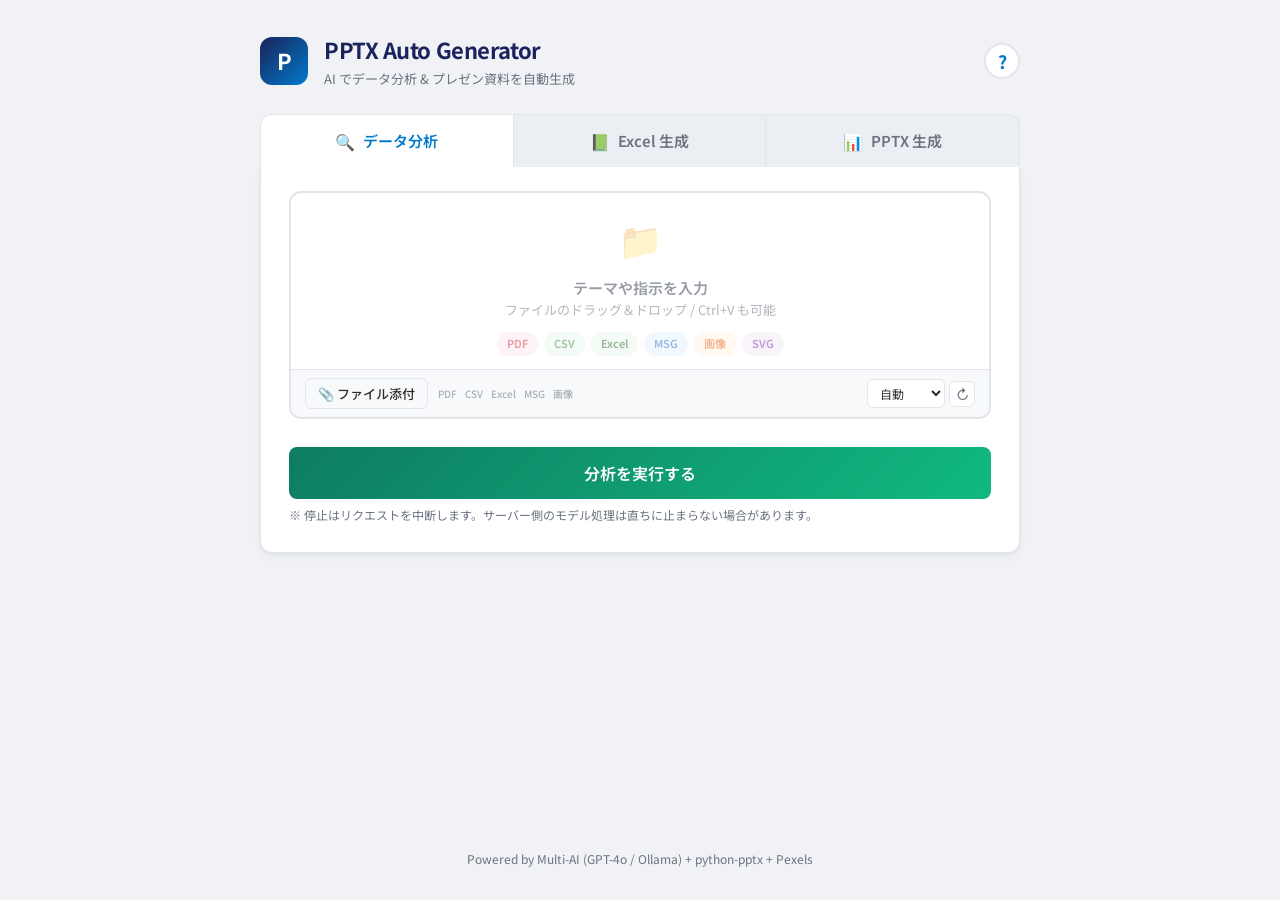
==== commit 735294c3: "feat: テンプレート必須・進捗ログ・ストップ・使用モデル表示・Dockerマウント - pptx-template をリポジトリに含め、docker-compose で app/static/pp" ====
--- a/static/index.html
+++ b/static/index.html
@@ -122,7 +122,7 @@
                         <ul class="help-list">
                             <li>トピック（テーマ）の入力が必須</li>
                             <li>スライド枚数（5〜20枚）、スタイル、言語を選択</li>
-                            <li>カラーテーマは AI 自動選択 or 9種類から手動指定</li>
+                            <li>PPTXテンプレートを選択して、そのデザインに沿って生成</li>
                             <li>CSV/Excel を添付するとデータに基づいたチャートを自動生成</li>
                             <li>ファイル添付時「分析サマリーページを先頭に追加」オプションあり</li>
                             <li>追加指示で「経営層向け」「グラフ多め」等の細かい調整が可能</li>
@@ -133,7 +133,7 @@
                         <h3>■ PPTX の機能</h3>
                         <ul class="help-list">
                             <li>8種類のレイアウト（タイトル、コンテンツ、2カラム、画像、チャート、統計等）</li>
-                            <li>8種類のカラーテーマ + AI 自動選択</li>
+                            <li>PPTXテンプレートのデザインをそのまま活用</li>
                             <li>動的チャート生成（棒・折れ線・円・ドーナツ）</li>
                             <li>Pexels API による関連画像の自動挿入</li>
                             <li>スピーカーノート付き</li>
@@ -278,54 +278,12 @@
                         </div>
                     </div>
 
-                    <div class="form-group">
-                        <label>カラーテーマ（AIが自動選択 or 指定）</label>
-                        <div class="theme-grid">
-                            <label class="theme-option">
-                                <input type="radio" name="theme" value="auto" checked>
-                                <span class="theme-swatch theme-auto">AI</span>
-                                <span class="theme-label">自動</span>
-                            </label>
-                            <label class="theme-option">
-                                <input type="radio" name="theme" value="ocean_blue">
-                                <span class="theme-swatch" style="background:linear-gradient(135deg,#0D47A1,#29B6F6)"></span>
-                                <span class="theme-label">Ocean</span>
-                            </label>
-                            <label class="theme-option">
-                                <input type="radio" name="theme" value="midnight">
-                                <span class="theme-swatch" style="background:linear-gradient(135deg,#1A1A2E,#E94D6B)"></span>
-                                <span class="theme-label">Midnight</span>
-                            </label>
-                            <label class="theme-option">
-                                <input type="radio" name="theme" value="forest">
-                                <span class="theme-swatch" style="background:linear-gradient(135deg,#1B5E20,#66BB6A)"></span>
-                                <span class="theme-label">Forest</span>
-                            </label>
-                            <label class="theme-option">
-                                <input type="radio" name="theme" value="sunset">
-                                <span class="theme-swatch" style="background:linear-gradient(135deg,#BF360C,#FF8F00)"></span>
-                                <span class="theme-label">Sunset</span>
-                            </label>
-                            <label class="theme-option">
-                                <input type="radio" name="theme" value="lavender">
-                                <span class="theme-swatch" style="background:linear-gradient(135deg,#4A148C,#CE93D8)"></span>
-                                <span class="theme-label">Lavender</span>
-                            </label>
-                            <label class="theme-option">
-                                <input type="radio" name="theme" value="monochrome">
-                                <span class="theme-swatch" style="background:linear-gradient(135deg,#212121,#757575)"></span>
-                                <span class="theme-label">Mono</span>
-                            </label>
-                            <label class="theme-option">
-                                <input type="radio" name="theme" value="coral">
-                                <span class="theme-swatch" style="background:linear-gradient(135deg,#C62828,#FF7043)"></span>
-                                <span class="theme-label">Coral</span>
-                            </label>
-                            <label class="theme-option">
-                                <input type="radio" name="theme" value="emerald">
-                                <span class="theme-swatch" style="background:linear-gradient(135deg,#004D40,#26A69A)"></span>
-                                <span class="theme-label">Emerald</span>
-                            </label>
+                    <div class="form-row form-row-template">
+                        <div class="form-group form-group-template">
+                            <label for="templateSelect">PPTXテンプレート（必須）</label>
+                            <select id="templateSelect" name="template" title="企画書などのテンプレートを選択">
+                                <option value="">選択してください</option>
+                            </select>
                         </div>
                     </div>
 
@@ -342,15 +300,24 @@
                 </div>
 
                 <!-- 実行ボタン -->
-                <button type="submit" id="submitBtn" class="btn-generate analyze-mode">
-                    <span class="btn-text" id="btnLabel">分析を実行する</span>
-                    <span class="btn-loading" style="display:none;">
-                        <span class="spinner"></span>
-                        <span id="loadingLabel">AI が分析中...</span>
-                    </span>
-                </button>
+                <div class="action-buttons">
+                    <button type="submit" id="submitBtn" class="btn-generate analyze-mode">
+                        <span class="btn-text" id="btnLabel">分析を実行する</span>
+                        <span class="btn-loading" style="display:none;">
+                            <span class="spinner"></span>
+                            <span id="loadingLabel">AI が分析中...</span>
+                        </span>
+                    </button>
+                    <button type="button" id="stopBtn" class="btn-stop" style="display:none;">処理を停止する</button>
+                </div>
+                <p class="stop-note">※ 停止はリクエストを中断します。サーバー側のモデル処理は直ちに止まらない場合があります。</p>
             </form>
 
+            <!-- 処理ログ（実行中に逐次表示） -->
+            <div id="progressLog" class="progress-log" style="display:none;">
+                <div class="progress-log-header">処理状況</div>
+                <div id="progressLogContent" class="progress-log-content"></div>
+            </div>
             <!-- ステータスメッセージ -->
             <div id="statusMessage" class="status-message" style="display:none;"></div>
 
--- a/static/style.css
+++ b/static/style.css
@@ -162,7 +162,12 @@
 .form-row {
     display: grid;
     grid-template-columns: 1fr 1fr 1fr;
-    gap: 16px;
+}
+.form-row-template {
+    grid-template-columns: 1fr;
+}
+.form-group-template {
+    max-width: 320px;
 }
 
 /* ===== 統合入力エリア ===== */
@@ -588,6 +593,78 @@
     justify-content: center;
 }
 
+.action-buttons {
+    display: flex;
+    flex-direction: column;
+    gap: 8px;
+}
+
+.btn-stop {
+    width: 100%;
+    padding: 10px 14px;
+    font-size: 14px;
+    font-weight: 600;
+    font-family: inherit;
+    color: #fff;
+    background: linear-gradient(135deg, #9b1c1c, #ef4444);
+    border: none;
+    border-radius: 8px;
+    cursor: pointer;
+    transition: opacity 0.2s, transform 0.1s;
+}
+
+.btn-stop:hover {
+    opacity: 0.92;
+    transform: translateY(-1px);
+}
+
+.stop-note {
+    margin-top: 6px;
+    font-size: 12px;
+    color: var(--text-muted);
+}
+
+/* ===== 処理ログ（逐次表示） ===== */
+.progress-log {
+    margin-top: 16px;
+    background: #f8fafc;
+    border: 1px solid var(--border);
+    border-radius: 8px;
+    overflow: hidden;
+}
+
+.progress-log-header {
+    padding: 8px 14px;
+    font-size: 13px;
+    font-weight: 600;
+    color: var(--text-muted);
+    background: #f1f5f9;
+    border-bottom: 1px solid var(--border);
+}
+
+.progress-log-content {
+    padding: 10px 14px;
+    font-size: 13px;
+    font-family: "Consolas", "Monaco", monospace;
+    line-height: 1.7;
+    max-height: 160px;
+    overflow-y: auto;
+    color: var(--text);
+}
+
+.progress-log-line {
+    display: flex;
+    align-items: baseline;
+    gap: 8px;
+    margin-bottom: 2px;
+}
+
+.progress-log-time {
+    flex-shrink: 0;
+    color: var(--text-muted);
+    font-size: 12px;
+}
+
 /* ===== ステータスメッセージ ===== */
 .status-message {
     margin-top: 16px;
@@ -855,7 +932,6 @@
 /* ===== レスポンシブ ===== */
 @media (max-width: 600px) {
     .form-row { grid-template-columns: 1fr; }
-    .theme-grid { grid-template-columns: repeat(5, 1fr); }
     .form-card { padding: 16px 14px 20px; }
     .unified-input textarea { padding: 16px 14px 10px; min-height: 110px; }
     .input-toolbar { padding: 6px 10px; gap: 6px; flex-wrap: wrap; }
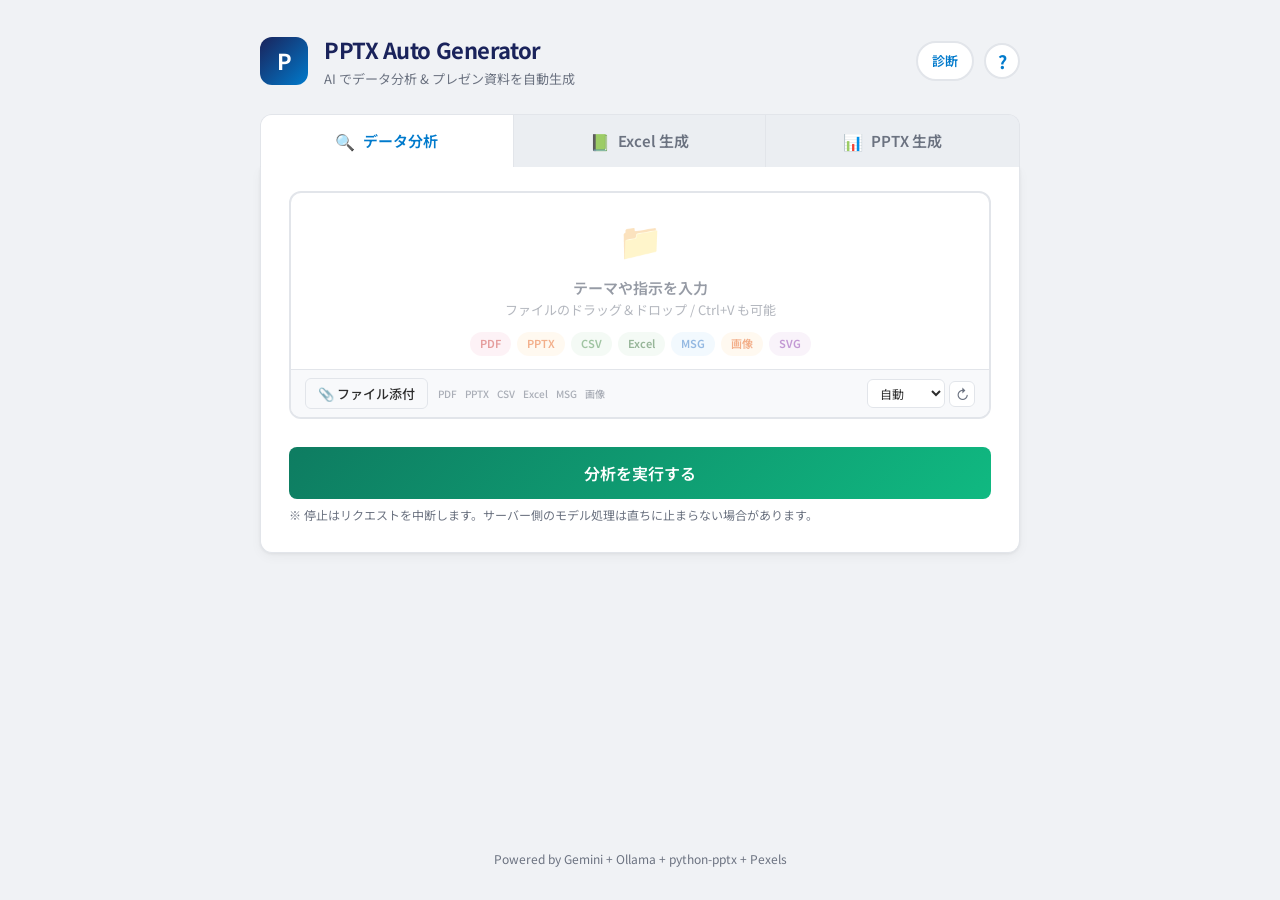
==== commit 8f4177cd: "feat: モデル診断・PPTX入力サービス・UI更新・Docker/ドキュメント整備 - model_diagnostics と pptx_input_service を追加、model_regis" ====
--- a/static/index.html
+++ b/static/index.html
@@ -18,7 +18,10 @@
                     <p class="subtitle">AI でデータ分析 &amp; プレゼン資料を自動生成</p>
                 </div>
             </div>
-            <button type="button" class="help-btn" id="helpBtn" title="ヘルプ">?</button>
+            <div class="header-trailing">
+                <a href="/model-diagnostics" class="diag-link" title="モデル・APIキー疎通診断">診断</a>
+                <button type="button" class="help-btn" id="helpBtn" title="ヘルプ">?</button>
+            </div>
         </header>
 
         <!-- ヘルプモーダル -->
@@ -31,7 +34,7 @@
                 <div class="help-body">
                     <section class="help-section">
                         <h3>■ アプリ概要</h3>
-                        <p>複数の AI モデル（GPT-4o / Ollama 等）を切り替えて、テキスト質問への回答・ファイル分析・PPTX 自動生成を行うツールです。</p>
+                        <p>複数の AI モデル（Gemini / Ollama 等）を切り替えて、テキスト質問への回答・ファイル分析・PPTX 自動生成を行うツールです。</p>
                     </section>
 
                     <section class="help-section">
@@ -66,6 +69,9 @@
                             </div>
                             <div class="help-row">
                                 <span>PDF</span><span>.pdf</span><span>最大 10MB</span>
+                            </div>
+                            <div class="help-row">
+                                <span>PowerPoint</span><span>.pptx</span><span>最大 50MB / テキスト抽出</span>
                             </div>
                             <div class="help-row">
                                 <span>CSV</span><span>.csv</span><span>最大 5MB / 1,000行</span>
@@ -100,7 +106,7 @@
                         <h3>■ データ分析モードの使い方</h3>
                         <ul class="help-list">
                             <li>テキストだけで AI に質問・相談が可能</li>
-                            <li>ファイルを添付して「要約して」「100文字で」等の指示が可能</li>
+                            <li>ファイルを添付して「要約して」「100文字で」等の指示が可能（.pptx はスライド内テキストを抽出）</li>
                             <li>文字数・形式を指定すればその通りに回答</li>
                             <li>指示なしでファイルのみ添付すると包括的な分析レポートを生成</li>
                         </ul>
@@ -112,7 +118,7 @@
                             <li>トピック（テーマ）の入力が必須</li>
                             <li>AI が複数シート構成のレポートを自動生成</li>
                             <li>KPI、データテーブル、チャート（棒・折れ線・円）を含むレポート</li>
-                            <li>CSV/Excel を添付すると実データに基づいた表・グラフを生成</li>
+                            <li>CSV/Excel を添付すると実データに基づいた表・グラフを生成（.pptx 添付で既存資料の文面も参照可能）</li>
                             <li>5種類のカラーテーマを AI が自動選択</li>
                         </ul>
                     </section>
@@ -124,6 +130,7 @@
                             <li>スライド枚数（5〜20枚）、スタイル、言語を選択</li>
                             <li>PPTXテンプレートを選択して、そのデザインに沿って生成</li>
                             <li>CSV/Excel を添付するとデータに基づいたチャートを自動生成</li>
+                            <li>既存の .pptx を添付するとスライド内テキストを読み取り、内容を踏まえて生成</li>
                             <li>ファイル添付時「分析サマリーページを先頭に追加」オプションあり</li>
                             <li>追加指示で「経営層向け」「グラフ多め」等の細かい調整が可能</li>
                         </ul>
@@ -143,7 +150,7 @@
                     <section class="help-section">
                         <h3>■ AI モデル選択</h3>
                         <ul class="help-list">
-                            <li><strong>自動</strong> — 利用可能な最適モデルを自動選択（既定: GPT-4o）</li>
+                            <li><strong>自動</strong> — 利用可能な最適モデルを自動選択（既定: .env の AI_MODEL、未設定時は Gemini → Ollama 優先）</li>
                             <li>入力エリア下部のセレクターでモデルを切り替え可能</li>
                             <li>API キーが未設定のモデルはグレーアウト表示</li>
                             <li>Ollama がローカルで起動中の場合、インストール済みモデルを自動検出</li>
@@ -179,6 +186,7 @@
                         <p class="uph-sub">ファイルのドラッグ＆ドロップ / Ctrl+V も可能</p>
                         <div class="uph-formats">
                             <span class="fmt-tag fmt-pdf">PDF</span>
+                            <span class="fmt-tag fmt-pptx">PPTX</span>
                             <span class="fmt-tag fmt-csv">CSV</span>
                             <span class="fmt-tag fmt-excel">Excel</span>
                             <span class="fmt-tag fmt-msg">MSG</span>
@@ -187,13 +195,13 @@
                         </div>
                     </div>
                     <input type="file" id="fileInput" multiple
-                        accept=".pdf,.csv,.xlsx,.xls,.msg,.jpg,.jpeg,.png,.bmp,.tiff,.tif,.webp,.gif,.ico,.heic,.heif,.svg"
+                        accept=".pdf,.pptx,.csv,.xlsx,.xls,.msg,.jpg,.jpeg,.png,.bmp,.tiff,.tif,.webp,.gif,.ico,.heic,.heif,.svg"
                         class="file-input-hidden">
                     <div id="fileList" class="file-chips"></div>
                     <div class="input-toolbar">
                         <button type="button" class="attach-btn" id="attachBtn">📎 ファイル添付</button>
                         <div class="toolbar-formats">
-                            <span>PDF</span><span>CSV</span><span>Excel</span><span>MSG</span><span>画像</span>
+                            <span>PDF</span><span>PPTX</span><span>CSV</span><span>Excel</span><span>MSG</span><span>画像</span>
                         </div>
                         <div class="model-selector-wrap">
                             <select id="modelSelect" class="model-select" title="AIモデル選択">
@@ -332,7 +340,7 @@
         </main>
 
         <footer class="footer">
-            <p>Powered by Multi-AI (GPT-4o / Ollama) + python-pptx + Pexels</p>
+            <p>Powered by Gemini + Ollama + python-pptx + Pexels</p>
         </footer>
     </div>
 
--- a/static/style.css
+++ b/static/style.css
@@ -421,6 +421,7 @@
 }
 
 .fmt-pdf { background: #fce4ec; color: #c62828; }
+.fmt-pptx { background: #fff3e0; color: #e65100; }
 .fmt-csv { background: #e8f5e9; color: #2e7d32; }
 .fmt-excel { background: #e8f5e9; color: #1b5e20; }
 .fmt-msg { background: #e3f2fd; color: #1565c0; }
@@ -929,6 +930,214 @@
     color: var(--text-muted);
 }
 
+/* ===== モデル診断ページ ===== */
+.header-trailing {
+    display: flex;
+    align-items: center;
+    gap: 10px;
+    flex-shrink: 0;
+}
+
+.diag-link {
+    display: inline-flex;
+    align-items: center;
+    justify-content: center;
+    padding: 8px 14px;
+    border-radius: 20px;
+    border: 2px solid var(--border);
+    background: var(--card-bg);
+    color: var(--accent);
+    font-size: 13px;
+    font-weight: 600;
+    text-decoration: none;
+    font-family: inherit;
+    transition: all 0.2s;
+}
+
+.diag-link:hover {
+    background: var(--accent);
+    color: #fff;
+    border-color: var(--accent);
+}
+
+.diagnostics-layout.container {
+    max-width: 1100px;
+}
+
+.diagnostics-toolbar {
+    display: flex;
+    flex-wrap: wrap;
+    align-items: center;
+    gap: 10px;
+    margin-bottom: 12px;
+}
+
+.btn-diag {
+    padding: 8px 16px;
+    border-radius: var(--radius);
+    border: 1px solid var(--border);
+    background: var(--card-bg);
+    color: var(--text);
+    font-size: 13px;
+    font-weight: 600;
+    font-family: inherit;
+    cursor: pointer;
+    transition: background 0.15s, border-color 0.15s;
+}
+
+.btn-diag:hover {
+    border-color: var(--accent);
+    color: var(--accent);
+}
+
+.btn-diag.primary {
+    background: var(--primary);
+    color: #fff;
+    border-color: var(--primary);
+}
+
+.btn-diag.primary:hover {
+    filter: brightness(1.08);
+    color: #fff;
+}
+
+.diag-sep {
+    width: 1px;
+    height: 24px;
+    background: var(--border);
+    margin: 0 4px;
+}
+
+.diag-select {
+    min-width: 220px;
+    max-width: 360px;
+}
+
+.diag-status {
+    font-size: 13px;
+    color: var(--text-muted);
+    margin-bottom: 16px;
+    min-height: 1.4em;
+}
+
+.diag-status.error {
+    color: var(--error);
+}
+
+.diag-section {
+    margin-bottom: 28px;
+}
+
+.diag-section h2 {
+    font-size: 15px;
+    color: var(--primary);
+    margin-bottom: 10px;
+    font-weight: 700;
+}
+
+.diag-json .diag-pre {
+    font-size: 12px;
+    line-height: 1.5;
+    background: #fafbfc;
+    border: 1px solid var(--border);
+    border-radius: var(--radius);
+    padding: 14px 16px;
+    overflow-x: auto;
+    margin: 0;
+}
+
+.diag-notes {
+    padding-left: 1.2em;
+    font-size: 13px;
+    color: var(--text);
+}
+
+.diag-notes li {
+    margin-bottom: 6px;
+}
+
+.diag-table-wrap {
+    overflow-x: auto;
+    border: 1px solid var(--border);
+    border-radius: var(--radius);
+    background: var(--card-bg);
+}
+
+.diag-table {
+    width: 100%;
+    border-collapse: collapse;
+    font-size: 12px;
+}
+
+.diag-table th,
+.diag-table td {
+    padding: 10px 12px;
+    text-align: left;
+    border-bottom: 1px solid var(--border);
+    vertical-align: top;
+}
+
+.diag-table th {
+    background: #f4f6f9;
+    font-weight: 600;
+    color: var(--primary);
+    white-space: nowrap;
+}
+
+.diag-table tbody tr:last-child td {
+    border-bottom: none;
+}
+
+.diag-table code {
+    font-size: 11px;
+    background: #f0f2f5;
+    padding: 2px 6px;
+    border-radius: 4px;
+}
+
+.diag-ok {
+    color: var(--success);
+    font-weight: 600;
+}
+
+.diag-ng {
+    color: var(--error);
+    font-weight: 600;
+}
+
+.diag-err {
+    color: var(--error);
+    font-size: 11px;
+    word-break: break-word;
+}
+
+.diag-table .detail-cell {
+    max-width: min(560px, 92vw);
+    vertical-align: top;
+}
+
+.diag-ping-details {
+    max-width: 100%;
+}
+
+.diag-ping-details summary.diag-err-summary {
+    cursor: pointer;
+    color: var(--error);
+    font-size: 11px;
+    word-break: break-word;
+    list-style-position: outside;
+}
+
+.diag-err-json {
+    margin-top: 8px;
+    max-height: 360px;
+    overflow: auto;
+    font-size: 11px;
+    text-align: left;
+    white-space: pre-wrap;
+    word-break: break-word;
+}
+
 /* ===== レスポンシブ ===== */
 @media (max-width: 600px) {
     .form-row { grid-template-columns: 1fr; }
